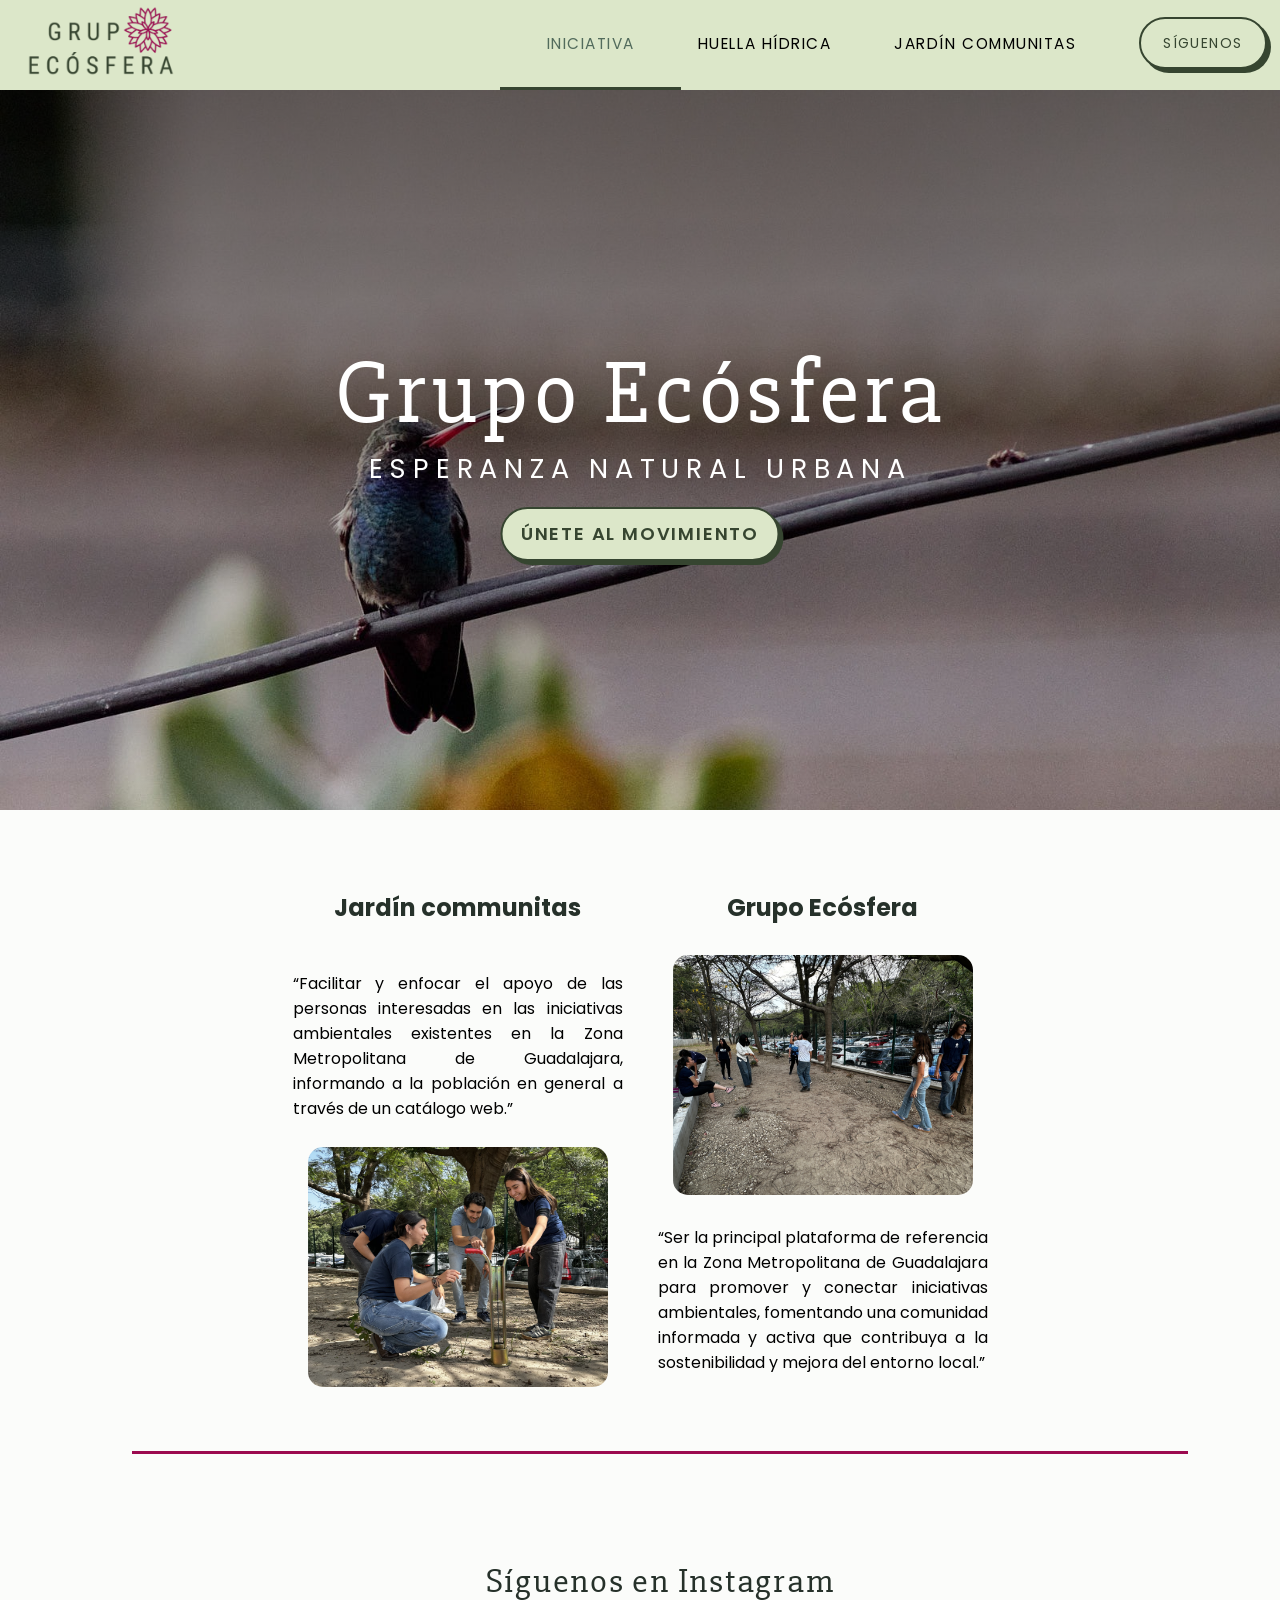
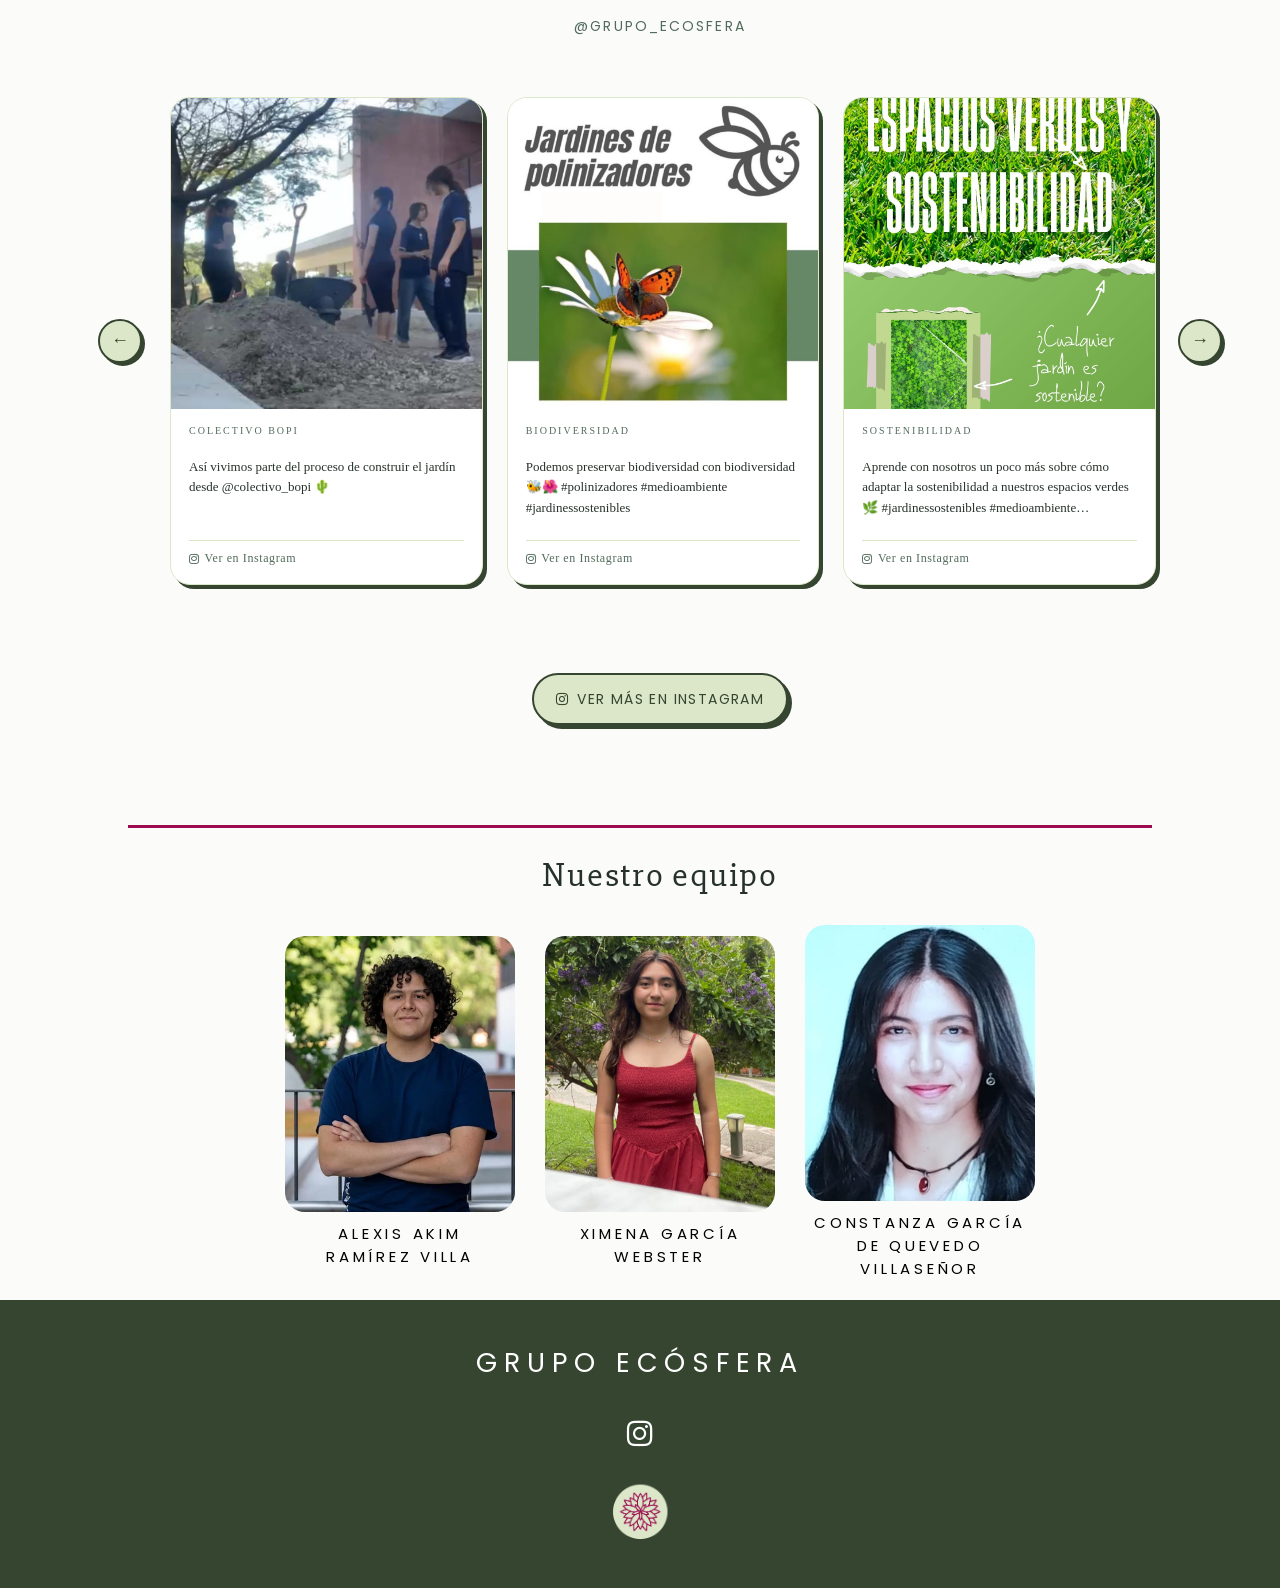
==== index.html @ 723a6f2b "Added instagram carousel in main page. Minor aesthetic changes." ====
<!DOCTYPE html>
<html lang = "es">
<head>
    <meta charset="UTF-8">
    <meta name="viewport" content="width=device-width, initial-scale=1.0">
    <meta http-equiv="X-UA-Compatible" content="IE=edge">
    <link rel="stylesheet" type="text/css" href="/styles/styles.css">
    <link rel="stylesheet" href="https://cdnjs.cloudflare.com/ajax/libs/font-awesome/4.7.0/css/font-awesome.min.css">
    <title>Grupo Ecósfera</title>
    <link rel="icon" href="/favicon/favicon32.png" sizes="32x32" type="image/png">
    <link rel="icon" href="/favicon/favicon48.png" sizes="48x48" type="image/png">
    <link rel="icon" href="/favicon/favicon64.png" sizes="64x64" type="image/png">
</head>
<script>
  const track = document.getElementById('carousel-track');
  const dotsContainer = document.getElementById('carousel-dots');
  const cards = Array.from(track.querySelectorAll('.post-card'));
  const prevBtn = document.getElementById('prev-btn');
  const nextBtn = document.getElementById('next-btn');

  // With only 3 cards shown 3 at a time, no sliding needed — but keep structure for scalability
  const visibleCount = 3;
  const totalCards = cards.length;
  const totalSlides = Math.max(1, totalCards - visibleCount + 1);

  let current = 0;

  for (let i = 0; i < totalSlides; i++) {
    const dot = document.createElement('div');
    dot.className = 'dot' + (i === 0 ? ' active' : '');
    dot.addEventListener('click', () => goTo(i));
    dotsContainer.appendChild(dot);
  }

  function getCardWidth() {
    const gap = 24;
    return cards[0].getBoundingClientRect().width + gap;
  }

  function updateButtons() {
    prevBtn.disabled = current === 0;
    nextBtn.disabled = current >= totalSlides - 1;
  }

  function goTo(index) {
    current = Math.max(0, Math.min(index, totalSlides - 1));
    track.style.transform = `translateX(-${current * getCardWidth()}px)`;
    dotsContainer.querySelectorAll('.dot').forEach((d, i) => d.classList.toggle('active', i === current));
    updateButtons();
  }

  prevBtn.addEventListener('click', () => goTo(current - 1));
  nextBtn.addEventListener('click', () => goTo(current + 1));

  document.addEventListener('keydown', e => {
    if (e.key === 'ArrowLeft') goTo(current - 1);
    if (e.key === 'ArrowRight') goTo(current + 1);
  });

  let startX = 0;
  track.addEventListener('touchstart', e => { startX = e.touches[0].clientX; }, { passive: true });
  track.addEventListener('touchend', e => {
    const dx = e.changedTouches[0].clientX - startX;
    if (dx < -50) goTo(current + 1);
    if (dx > 50) goTo(current - 1);
  });

  updateButtons();
</script>
<body>
    <div id="top-navigation-bar">
        <a href="/#"><img src="/images/logos/twolines_transparent.png" alt="Logo de Grupo Ecósfera"></a>
        <ul>
            <li><a href="#" class="active">INICIATIVA</a></li>
            <li><a href="/Huella_hidrica/">HUELLA HÍDRICA</a></li>
            <li><a href="/Blog/">JARDÍN COMMUNITAS</a></li>
            <li><a href="https://www.instagram.com/grupo_ecosfera/" target="_blank" rel="noopener noreferrer"><button class="button-75">SÍGUENOS</button></a></li>
        </ul>
    </div>
    <div class="hero-image" style="background-image: linear-gradient(rgba(0, 0, 0, 0.5), rgba(0, 0, 0, 0)), url(/images/hero-image/hero\ image.jpeg);">
        <div class="hero-image-content">
            <div class="hero-image-title">Grupo Ecósfera</div>
            <div class="hero-image-subtitle">ESPERANZA NATURAL URBANA</div>
            <button class="button-74" onclick="location.href='#Acerca-de'">ÚNETE AL MOVIMIENTO</button>
        </div>
        <!-- <div class="image-footer">
            <p>Fotografía por Sebastián Unrau. 24 nov, 2015.</p>
        </div> -->
    </div>
    <section id="Acerca-de">
        <div id="Acerca-de-content">
            <div class="column-container">
                <div class="content">
                    <h2>Jardín communitas</h2>
                    <p>“Facilitar y enfocar el apoyo de las personas interesadas en las iniciativas ambientales existentes en la Zona Metropolitana de Guadalajara, informando a la población en general a través de un catálogo web.”</p>
                    <div class="image">
                        <img src="/images/Acerca-de/Jardin_communitas.png" alt="Fotografía por Alfonso Hernández Martínez.">
                        <!-- <p>Fotografía por Alfonso Hernández Martínez.</p> -->
                    </div>
                </div>
            </div>
            <div class="column-container">
                <div class="content">
                    <h2>Grupo Ecósfera</h2>
                    <div class="image">
                        <img src="/images/Acerca-de/Grupo_ecosfera.png" alt="Fotografía por Jorge Alberto Mendoza.">
                        <!-- <p>Fotografía por Jorge Alberto Mendoza.</p> -->
                    </div>
                    <p>“Ser la principal plataforma de referencia en la Zona Metropolitana de Guadalajara para promover y conectar iniciativas ambientales, fomentando una comunidad informada y activa que contribuya a la sostenibilidad y mejora del entorno local.”</p>
                </div>
            </div>
        </div>
    </section>
    <section id="instagram-carousel">
        <h1>Síguenos en Instagram</h1>
        <p class="carousel-subtitle">@GRUPO_ECOSFERA</p>

        <div class="carousel-outer">
            <button class="carousel-btn" id="prev-btn" aria-label="Anterior">&#8592;</button>

            <div class="carousel-track-window">
            <div class="carousel-track" id="carousel-track">

                <a class="post-card" href="https://www.instagram.com/p/DTi9PsNEfyg/" target="_blank" rel="noopener noreferrer">
                <div class="post-img-wrap">
                    <img src="[data-uri]" alt="Construcción del jardín en Colectivo Bopi">
                    <div class="post-overlay"><i class="fa fa-instagram"></i></div>
                </div>
                <div class="post-body">
                    <span class="post-tag">Colectivo Bopi</span>
                    <p class="post-caption">Así vivimos parte del proceso de construir el jardín desde @colectivo_bopi 🌵</p>
                    <div class="post-meta">
                    <span><i class="fa fa-instagram"></i> Ver en Instagram</span>
                    </div>
                </div>
                </a>

                <a class="post-card" href="https://www.instagram.com/p/DTvJA4pkUTZ/" target="_blank" rel="noopener noreferrer">
                <div class="post-img-wrap">
                    <img src="[data-uri]" alt="Jardines de polinizadores">
                    <div class="post-overlay"><i class="fa fa-instagram"></i></div>
                </div>
                <div class="post-body">
                    <span class="post-tag">Biodiversidad</span>
                    <p class="post-caption">Podemos preservar biodiversidad con biodiversidad 🐝🌺 #polinizadores #medioambiente #jardinessostenibles</p>
                    <div class="post-meta">
                    <span><i class="fa fa-instagram"></i> Ver en Instagram</span>
                    </div>
                </div>
                </a>

                <a class="post-card" href="https://www.instagram.com/p/DWB558cEY60/" target="_blank" rel="noopener noreferrer">
                <div class="post-img-wrap">
                    <img src="[data-uri]" alt="Espacios verdes y sostenibilidad">
                    <div class="post-overlay"><i class="fa fa-instagram"></i></div>
                </div>
                <div class="post-body">
                    <span class="post-tag">Sostenibilidad</span>
                    <p class="post-caption">Aprende con nosotros un poco más sobre cómo adaptar la sostenibilidad a nuestros espacios verdes 🌿 #jardinessostenibles #medioambiente #comunidad</p>
                    <div class="post-meta">
                    <span><i class="fa fa-instagram"></i> Ver en Instagram</span>
                    </div>
                </div>
                </a>

            </div>
            </div>

            <button class="carousel-btn" id="next-btn" aria-label="Siguiente">&#8594;</button>
        </div>

        <div class="carousel-dots" id="carousel-dots"></div>

        <div class="carousel-cta">
            <a href="https://www.instagram.com/grupo_ecosfera/" target="_blank" rel="noopener noreferrer" class="button-75">
            <i class="fa fa-instagram"></i> VER MÁS EN INSTAGRAM
            </a>
        </div>
    </section>
    <section id="Sobre-nosotros">
        <h1>Nuestro equipo</h1>
        <div class="Sobre-nosotros-content">
            <div class="content">
                <div class="column">
                    <div class="frame">
                        <!-- <div class="role">
                            <p>DESARROLLO DE SITIO WEB.</p>
                        </div> -->
                        <img src="/images/Sobre-nosotros/Alexis.png" alt="Alexis Akim Rmaírez Villa">
                    </div>
                    <div class="name">
                        <p>ALEXIS AKIM</p>
                        <p>RAMÍREZ VILLA</p>
                    </div>
                </div>
                <div class="column">
                    <div class="frame">
                        <!-- <div class="role">
                            <p>DISEÑO DE INTERFAZ Y EXPERIENCIA DE USUARIO.</p>
                        </div> -->
                        <img src="/images/Sobre-nosotros/Ximena.jpg" alt="Ximena García Webster">
                    </div>
                    <div class="name">
                        <p>XIMENA GARCÍA</p>
                        <p>WEBSTER</p>
                    </div>
                </div>
                <div class="column">
                    <div class="frame">
                        <!-- <div class="role">
                            <p>INVESTIGACIÓN Y CONTENIDO.</p>
                        </div> -->
                        <img src="/images/Sobre-nosotros/Constanza.jpg" alt="Constanza García de Quevedo Villaseñor">
                    </div>
                    <div class="name">
                        <p>CONSTANZA GARCÍA</p>
                        <p>DE QUEVEDO VILLASEÑOR</p>
                    </div>
                </div>
            </div>
        </div>
    </section>
    <footer>
        <div class="footer-content">
            <div class="footer-title">GRUPO ECÓSFERA</div>
            <a href="https://www.instagram.com/grupo_ecosfera/" class="fa fa-instagram" target="_blank" rel="noopener noreferrer"></a>
            <div><img src="/images/logos/circle_flower.png" alt="Logo de Grupo Ecósfera"></div>
        </div>
    </footer>
</body>
</html>
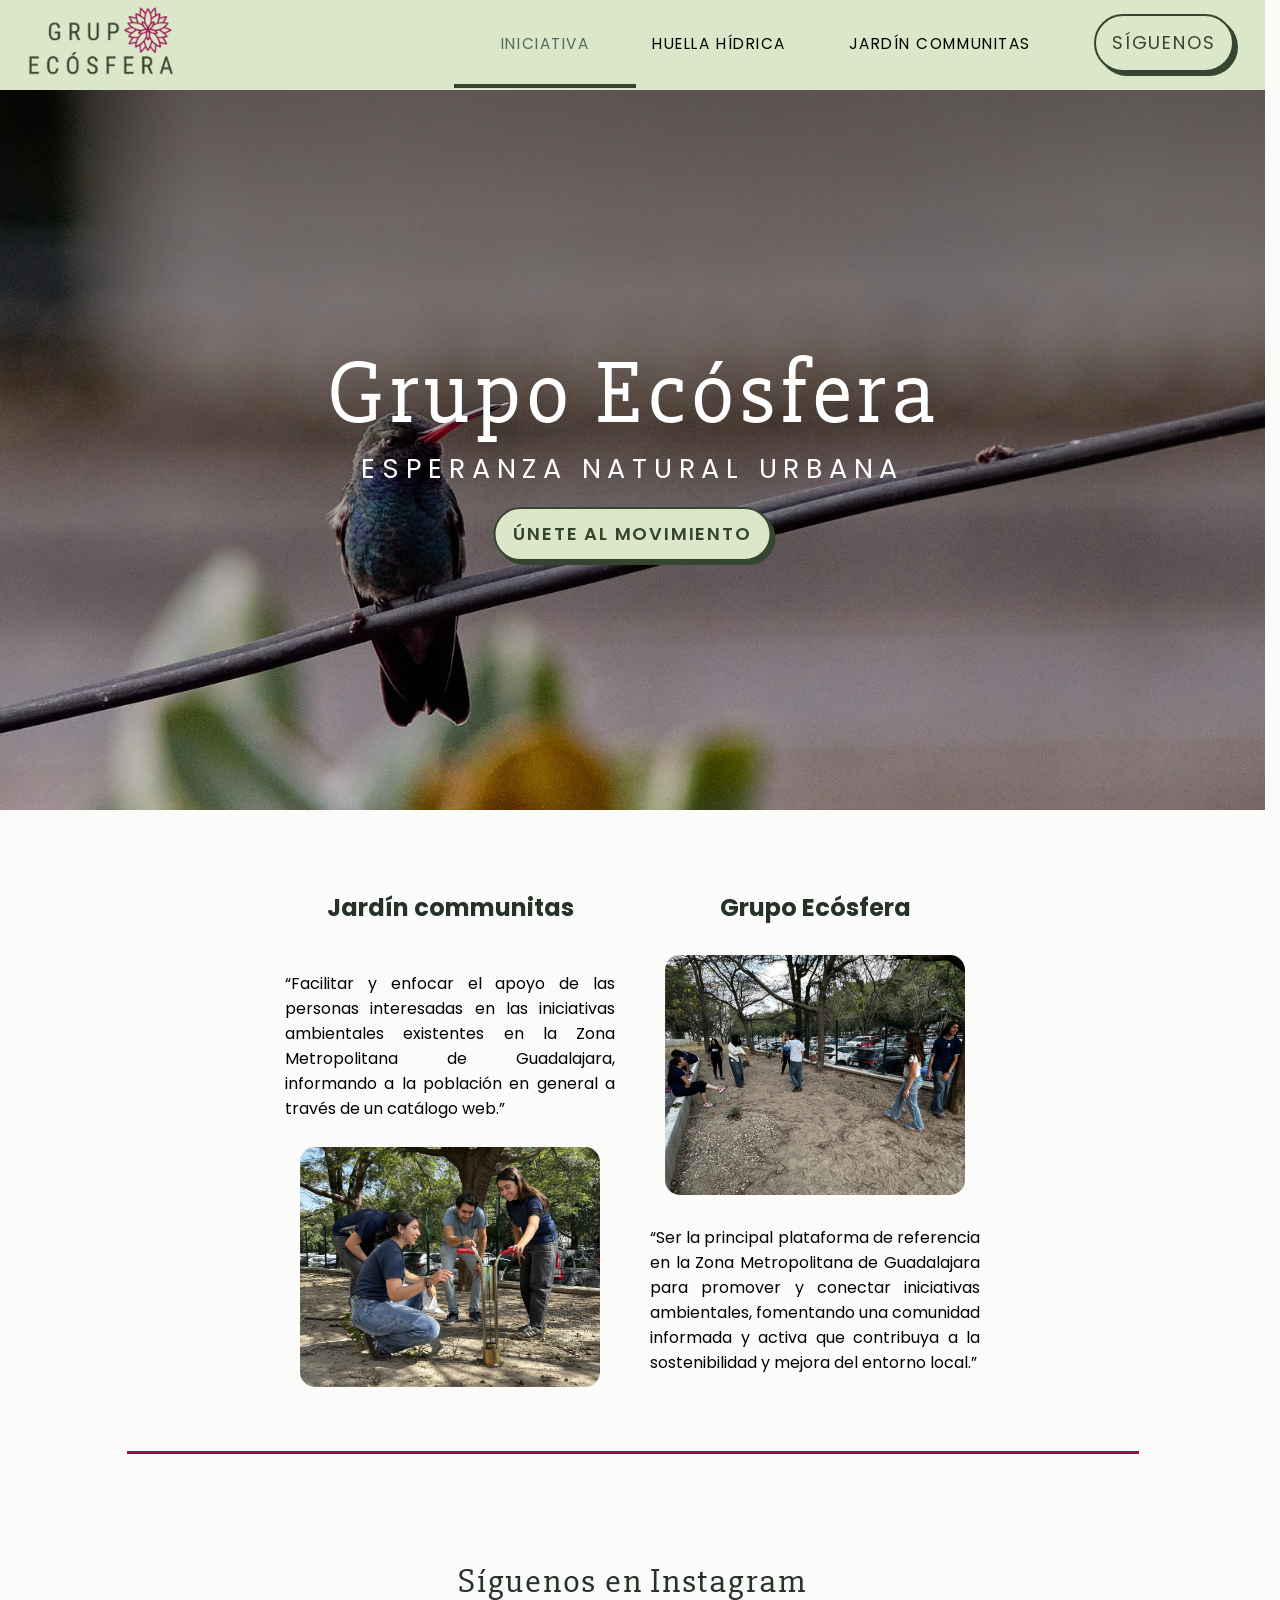
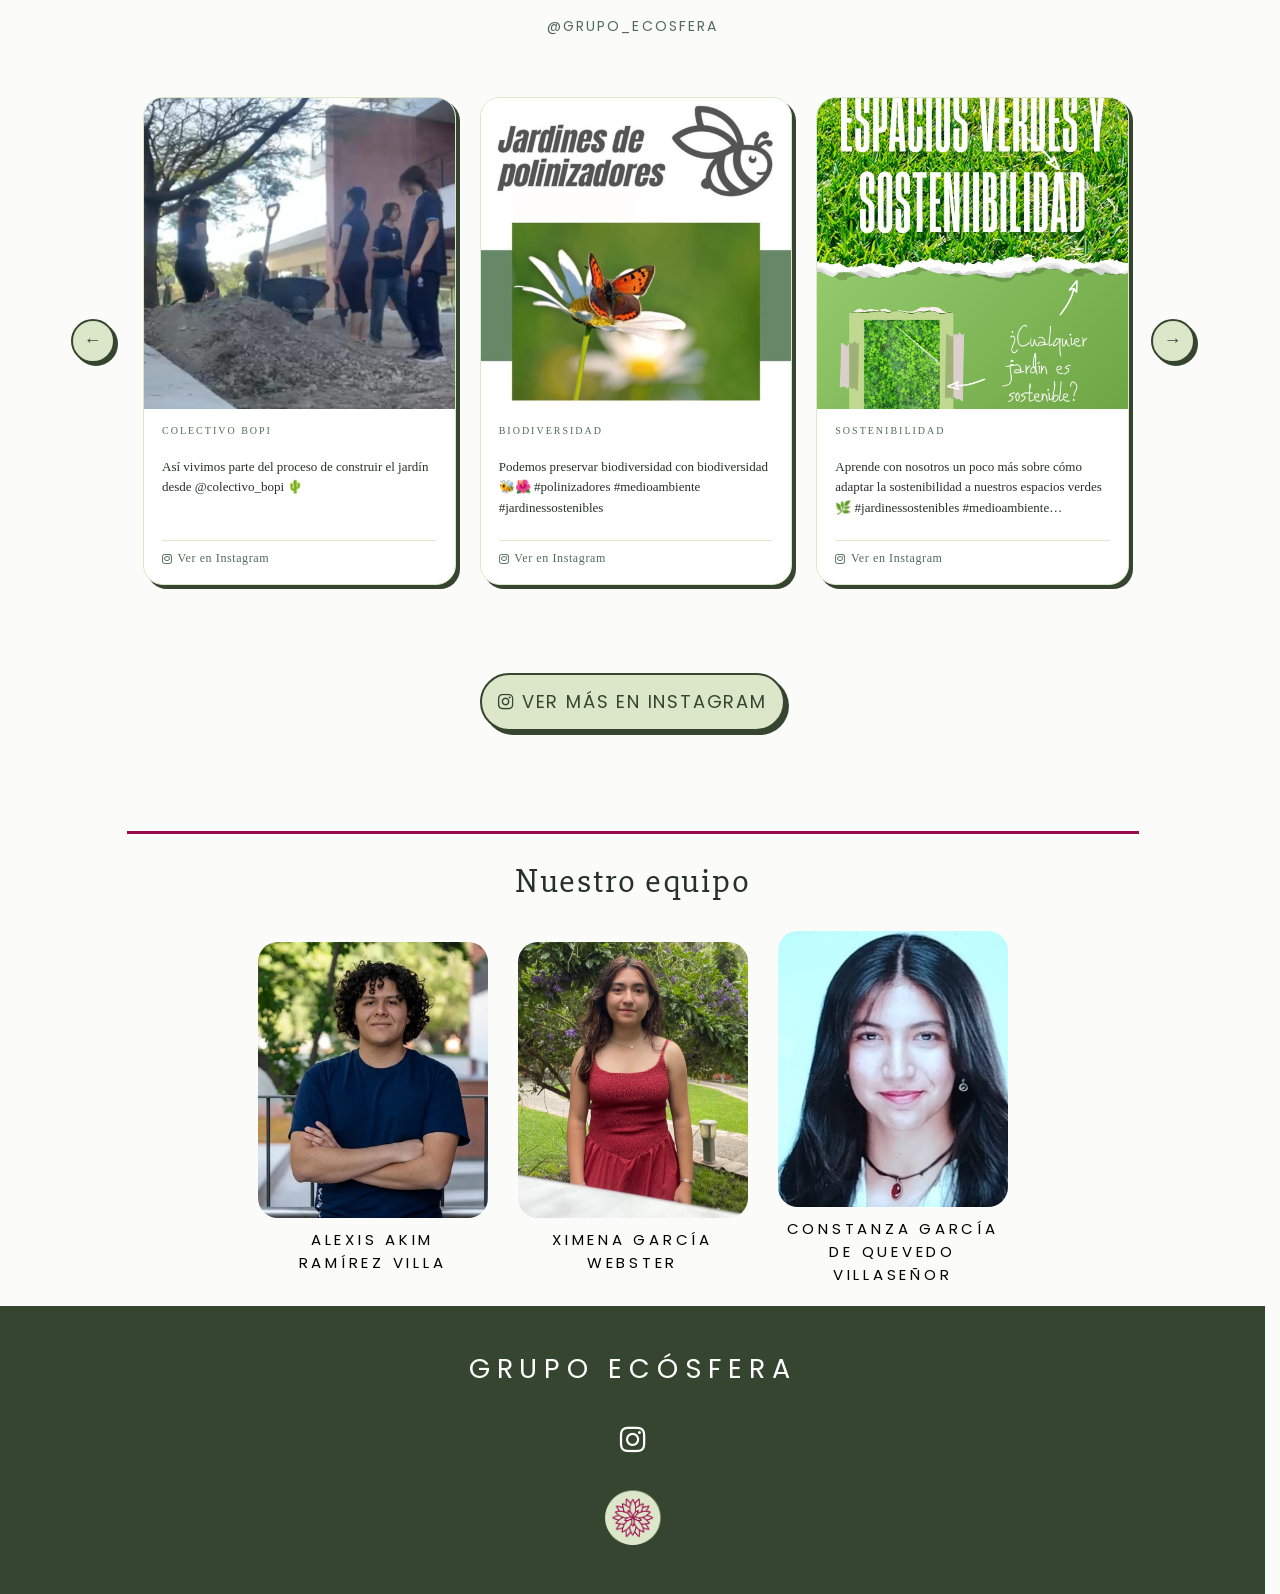
==== commit ed08f72f: "initial fixings on the top nav bar and issues with x-overflow" ====
--- a/index.html
+++ b/index.html
@@ -83,9 +83,6 @@
             <div class="hero-image-subtitle">ESPERANZA NATURAL URBANA</div>
             <button class="button-74" onclick="location.href='#Acerca-de'">ÚNETE AL MOVIMIENTO</button>
         </div>
-        <!-- <div class="image-footer">
-            <p>Fotografía por Sebastián Unrau. 24 nov, 2015.</p>
-        </div> -->
     </div>
     <section id="Acerca-de">
         <div id="Acerca-de-content">
@@ -95,7 +92,6 @@
                     <p>“Facilitar y enfocar el apoyo de las personas interesadas en las iniciativas ambientales existentes en la Zona Metropolitana de Guadalajara, informando a la población en general a través de un catálogo web.”</p>
                     <div class="image">
                         <img src="/images/Acerca-de/Jardin_communitas.png" alt="Fotografía por Alfonso Hernández Martínez.">
-                        <!-- <p>Fotografía por Alfonso Hernández Martínez.</p> -->
                     </div>
                 </div>
             </div>
@@ -104,7 +100,6 @@
                     <h2>Grupo Ecósfera</h2>
                     <div class="image">
                         <img src="/images/Acerca-de/Grupo_ecosfera.png" alt="Fotografía por Jorge Alberto Mendoza.">
-                        <!-- <p>Fotografía por Jorge Alberto Mendoza.</p> -->
                     </div>
                     <p>“Ser la principal plataforma de referencia en la Zona Metropolitana de Guadalajara para promover y conectar iniciativas ambientales, fomentando una comunidad informada y activa que contribuya a la sostenibilidad y mejora del entorno local.”</p>
                 </div>
@@ -183,9 +178,6 @@
             <div class="content">
                 <div class="column">
                     <div class="frame">
-                        <!-- <div class="role">
-                            <p>DESARROLLO DE SITIO WEB.</p>
-                        </div> -->
                         <img src="/images/Sobre-nosotros/Alexis.png" alt="Alexis Akim Rmaírez Villa">
                     </div>
                     <div class="name">
@@ -195,9 +187,6 @@
                 </div>
                 <div class="column">
                     <div class="frame">
-                        <!-- <div class="role">
-                            <p>DISEÑO DE INTERFAZ Y EXPERIENCIA DE USUARIO.</p>
-                        </div> -->
                         <img src="/images/Sobre-nosotros/Ximena.jpg" alt="Ximena García Webster">
                     </div>
                     <div class="name">
@@ -207,9 +196,6 @@
                 </div>
                 <div class="column">
                     <div class="frame">
-                        <!-- <div class="role">
-                            <p>INVESTIGACIÓN Y CONTENIDO.</p>
-                        </div> -->
                         <img src="/images/Sobre-nosotros/Constanza.jpg" alt="Constanza García de Quevedo Villaseñor">
                     </div>
                     <div class="name">
--- a/styles/styles.css
+++ b/styles/styles.css
@@ -9,10 +9,11 @@
 
 html {
     scroll-behavior: smooth;
-    overflow-x: hidden;
+    /* overflow-x: hidden; */
     /* Syntax: [Thumb Color] [Track Color] */
     scrollbar-color: #9C0A4F #DCE7C9; 
     scrollbar-width: auto;
+    scrollbar-gutter: stable;
 }
 
 ::-webkit-scrollbar {
@@ -48,7 +49,7 @@
     width: 100%;
     top: 0;
     left: 0;
-    padding: 0 2vh;
+    padding: 0 0vh;
     align-items: center;
     justify-content: space-between;
 }
@@ -57,7 +58,7 @@
     height: 8vh;
     float: left;
     padding-top: 0.5vh;
-    padding-left: 1vh;
+    padding-left: 3vh;
 }
 
 #top-navigation-bar ul {
@@ -77,9 +78,9 @@
     position: relative;
     color: black;
     font-family: "Poppins", sans-serif;
-    font-size: 1.9vh;
+    font-size: 2vh;
     text-decoration: none;
-    padding: 5vh 10vh;
+    padding: 5vh 4vw;
     text-align: center;
     letter-spacing: 0.1em;
     transition: color 0.3s ease;
@@ -93,9 +94,9 @@
     content: "";
     position: absolute;
     left: -10%;
-    bottom: 9px;
+    bottom: 1.2vh;
     width: 120%;
-    height: 3px;
+    height: 0.4vh;
     background-color: #364530;
     transition: all 0.3s ease;
 }
@@ -119,7 +120,7 @@
     display: inline-block;
     font-family: "Poppins", serif;
     font-weight: 400;
-    font-size: 1.6vh;
+    font-size: 2vh;
     letter-spacing: 0.1em;
     padding: 0 1.8vh;
     line-height: 6vh;
@@ -297,7 +298,8 @@
 
 #Sobre-nosotros {
     width: 100%;
-    padding: 20px;
+    padding-top: 20px;
+    padding-bottom: 20px;
 }
 
 #Sobre-nosotros-content {
@@ -413,46 +415,46 @@
 body { background: #FBFCFA; font-family: "Poppins", sans-serif; } */
 
 #instagram-carousel {
-width: 100%;
-padding: 80px 20px;
-background-color: #FBFCFA;
-position: relative;
+    width: 100%;
+    padding: 80px 0px;
+    background-color: #FBFCFA;
+    position: relative;
 }
 
 #instagram-carousel::before {
-content: "";
-position: absolute;
-top: 0;
-left: 10%;
-width: 80%;
-height: 3px;
-background-color: #9C0A4F;
+    content: "";
+    position: absolute;
+    top: 0;
+    left: 10%;
+    width: 80%;
+    height: 3px;
+    background-color: #9C0A4F;
 }
 
 #instagram-carousel h1 {
-letter-spacing: 0.05em;
-color: #26312A;
-font-family: "Slabo 27px", serif;
-font-weight: 400;
-font-size: 35px;
-text-align: center;
-margin-bottom: 8px;
+    letter-spacing: 0.05em;
+    color: #26312A;
+    font-family: "Slabo 27px", serif;
+    font-weight: 400;
+    font-size: 35px;
+    text-align: center;
+    margin-bottom: 8px;
 }
 
 .carousel-subtitle {
-text-align: center;
-font-family: "Poppins", sans-serif;
-font-size: 14px;
-letter-spacing: 0.15em;
-color: #526B5C;
-margin-bottom: 48px;
+    text-align: center;
+    font-family: "Poppins", sans-serif;
+    font-size: 14px;
+    letter-spacing: 0.15em;
+    color: #526B5C;
+    margin-bottom: 48px;
 }
 
 .carousel-outer {
-position: relative;
-display: flex;
-align-items: center;
-justify-content: center;
+    position: relative;
+    display: flex;
+    align-items: center;
+    justify-content: center;
 }
 
 .carousel-track-window {
@@ -462,191 +464,166 @@
 }
 
 .carousel-track {
-display: flex;
-gap: 24px;
-transition: transform 0.45s cubic-bezier(0.77, 0, 0.18, 1);
-will-change: transform;
+    display: flex;
+    gap: 24px;
+    transition: transform 0.45s cubic-bezier(0.77, 0, 0.18, 1);
+    will-change: transform;
 }
 
 .post-card {
-flex: 0 0 calc((100% - 48px) / 3);
-border-radius: 20px;
-overflow: hidden;
-background: #fff;
-border: 1.5px solid #DCE7C9;
-box-shadow: #364530 4px 4px 0 0;
-display: flex;
-flex-direction: column;
-transition: transform 0.25s ease, box-shadow 0.25s ease;
-cursor: pointer;
-text-decoration: none;
+    flex: 0 0 calc((100% - 48px) / 3);
+    border-radius: 20px;
+    overflow: hidden;
+    background: #fff;
+    border: 1.5px solid #DCE7C9;
+    box-shadow: #364530 4px 4px 0 0;
+    display: flex;
+    flex-direction: column;
+    transition: transform 0.25s ease, box-shadow 0.25s ease;
+    cursor: pointer;
+    text-decoration: none;
 }
 
 .post-card:hover {
-transform: translateY(-4px);
-box-shadow: #364530 6px 8px 0 0;
+    transform: translateY(-4px);
+    box-shadow: #364530 6px 8px 0 0;
 }
 
 .post-img-wrap {
-width: 100%;
-aspect-ratio: 1 / 1;
-overflow: hidden;
-position: relative;
-background: #DCE7C9;
+    width: 100%;
+    aspect-ratio: 1 / 1;
+    overflow: hidden;
+    position: relative;
+    background: #DCE7C9;
 }
 
 .post-img-wrap img {
-width: 100%;
-height: 100%;
-object-fit: cover;
-display: block;
-transition: transform 0.4s ease;
+    width: 100%;
+    height: 100%;
+    object-fit: cover;
+    display: block;
+    transition: transform 0.4s ease;
 }
 
 .post-card:hover .post-img-wrap img {
-transform: scale(1.04);
+    transform: scale(1.04);
 }
 
 .post-overlay {
-position: absolute;
-inset: 0;
-background: rgba(54, 69, 48, 0.55);
-display: flex;
-align-items: center;
-justify-content: center;
-opacity: 0;
-transition: opacity 0.3s ease;
+    position: absolute;
+    inset: 0;
+    background: rgba(54, 69, 48, 0.55);
+    display: flex;
+    align-items: center;
+    justify-content: center;
+    opacity: 0;
+    transition: opacity 0.3s ease;
 }
 
 .post-card:hover .post-overlay {
-opacity: 1;
+    opacity: 1;
 }
 
 .post-overlay .fa-instagram {
-font-size: 40px;
-color: white;
+    font-size: 40px;
+    color: white;
 }
 
 .post-body {
-padding: 16px 18px 18px;
-display: flex;
-flex-direction: column;
-gap: 8px;
-flex: 1;
+    padding: 16px 18px 18px;
+    display: flex;
+    flex-direction: column;
+    gap: 8px;
+    flex: 1;
 }
 
 .post-tag {
-font-size: 10px;
-letter-spacing: 0.2em;
-color: #526B5C;
-text-transform: uppercase;
+    font-size: 10px;
+    letter-spacing: 0.2em;
+    color: #526B5C;
+    text-transform: uppercase;
 }
 
 .post-caption {
-font-size: 13px;
-color: #26312A;
-line-height: 1.6;
-display: -webkit-box;
--webkit-line-clamp: 3;
--webkit-box-orient: vertical;
-overflow: hidden;
+    font-size: 13px;
+    color: #26312A;
+    line-height: 1.6;
+    display: -webkit-box;
+    -webkit-line-clamp: 3;
+    line-clamp: 3;
+    -webkit-box-orient: vertical;
+    overflow: hidden;
 }
 
 .post-meta {
-display: flex;
-align-items: center;
-gap: 14px;
-margin-top: auto;
-padding-top: 10px;
-border-top: 1px solid #DCE7C9;
-font-size: 12px;
-color: #526B5C;
-letter-spacing: 0.05em;
+    display: flex;
+    align-items: center;
+    gap: 14px;
+    margin-top: auto;
+    padding-top: 10px;
+    border-top: 1px solid #DCE7C9;
+    font-size: 12px;
+    color: #526B5C;
+    letter-spacing: 0.05em;
 }
 
 .post-meta span { display: flex; align-items: center; gap: 5px; }
 
 .carousel-btn {
-background-color: #DCE7C9;
-border: 2px solid #364530;
-border-radius: 50%;
-box-shadow: #364530 3px 3px 0 0;
-color: #364530;
-width: 44px;
-height: 44px;
-display: flex;
-align-items: center;
-justify-content: center;
-font-size: 18px;
-cursor: pointer;
-flex-shrink: 0;
-transition: background-color 0.3s ease, transform 0.15s ease, box-shadow 0.15s ease;
-margin: 0 12px;
+    background-color: #DCE7C9;
+    border: 2px solid #364530;
+    border-radius: 50%;
+    box-shadow: #364530 3px 3px 0 0;
+    color: #364530;
+    width: 44px;
+    height: 44px;
+    display: flex;
+    align-items: center;
+    justify-content: center;
+    font-size: 18px;
+    cursor: pointer;
+    flex-shrink: 0;
+    transition: background-color 0.3s ease, transform 0.15s ease, box-shadow 0.15s ease;
+    margin: 0 12px;
 }
 
 .carousel-btn:hover { background-color: #fff; }
 .carousel-btn:active {
-box-shadow: #364530 1px 1px 0 0;
-transform: translate(2px, 2px);
-}
+    box-shadow: #364530 1px 1px 0 0;
+    transform: translate(2px, 2px);
+}
+
 .carousel-btn:disabled {
-opacity: 0.35;
-cursor: default;
-pointer-events: none;
+    opacity: 0.35;
+    cursor: default;
+    pointer-events: none;
 }
 
 .carousel-dots {
-display: flex;
-justify-content: center;
-gap: 8px;
-margin-top: 36px;
+    display: flex;
+    justify-content: center;
+    gap: 8px;
+    margin-top: 36px;
 }
 
 .dot {
-width: 8px;
-height: 8px;
-border-radius: 50%;
-background: #DCE7C9;
-border: 1.5px solid #364530;
-cursor: pointer;
-transition: background 0.3s ease, transform 0.2s ease;
+    width: 8px;
+    height: 8px;
+    border-radius: 50%;
+    background: #DCE7C9;
+    border: 1.5px solid #364530;
+    cursor: pointer;
+    transition: background 0.3s ease, transform 0.2s ease;
 }
 
 .dot.active {
-background: #364530;
-transform: scale(1.25);
+    background: #364530;
+    transform: scale(1.25);
 }
 
 .carousel-cta {
-text-align: center;
-margin-top: 40px;
-}
-
-.button-75 {
-background-color: #DCE7C9;
-border: 2px solid #364530;
-border-radius: 30px;
-box-shadow: #364530 4px 4px 0 0;
-color: #364530;
-cursor: pointer;
-display: inline-flex;
-align-items: center;
-gap: 8px;
-font-family: "Poppins", sans-serif;
-font-weight: 400;
-font-size: 14px;
-letter-spacing: 0.1em;
-padding: 0 22px;
-line-height: 48px;
-text-decoration: none;
-transition: background-color 0.3s ease, box-shadow 0.15s ease, transform 0.15s ease;
-user-select: none;
-}
-
-.button-75:hover { background-color: #fff; }
-.button-75:active {
-box-shadow: #364530 2px 2px 0 0;
-transform: translate(2px, 2px);
+    text-align: center;
+    margin-top: 40px;
 }
 
 footer {
@@ -847,4 +824,27 @@
     #Sobre-nosotros .column .name p {
         font-size: 12px;
     }
+}
+
+/* ── Narrow screens / mobile — stack Sobre-nosotros cards vertically (≤ 720px) ── */
+@media (max-width: 720px) {
+    #Sobre-nosotros .content {
+        flex-direction: column;
+        align-items: center;
+        gap: 32px;
+    }
+ 
+    #Sobre-nosotros .column {
+        width: min(310px, 80vw);
+    }
+ 
+    #Sobre-nosotros .frame {
+        width: min(310px, 80vw);
+        height: auto;
+        aspect-ratio: 4 / 5;
+    }
+ 
+    #Sobre-nosotros .column .name p {
+        font-size: 14px;
+    }
 }
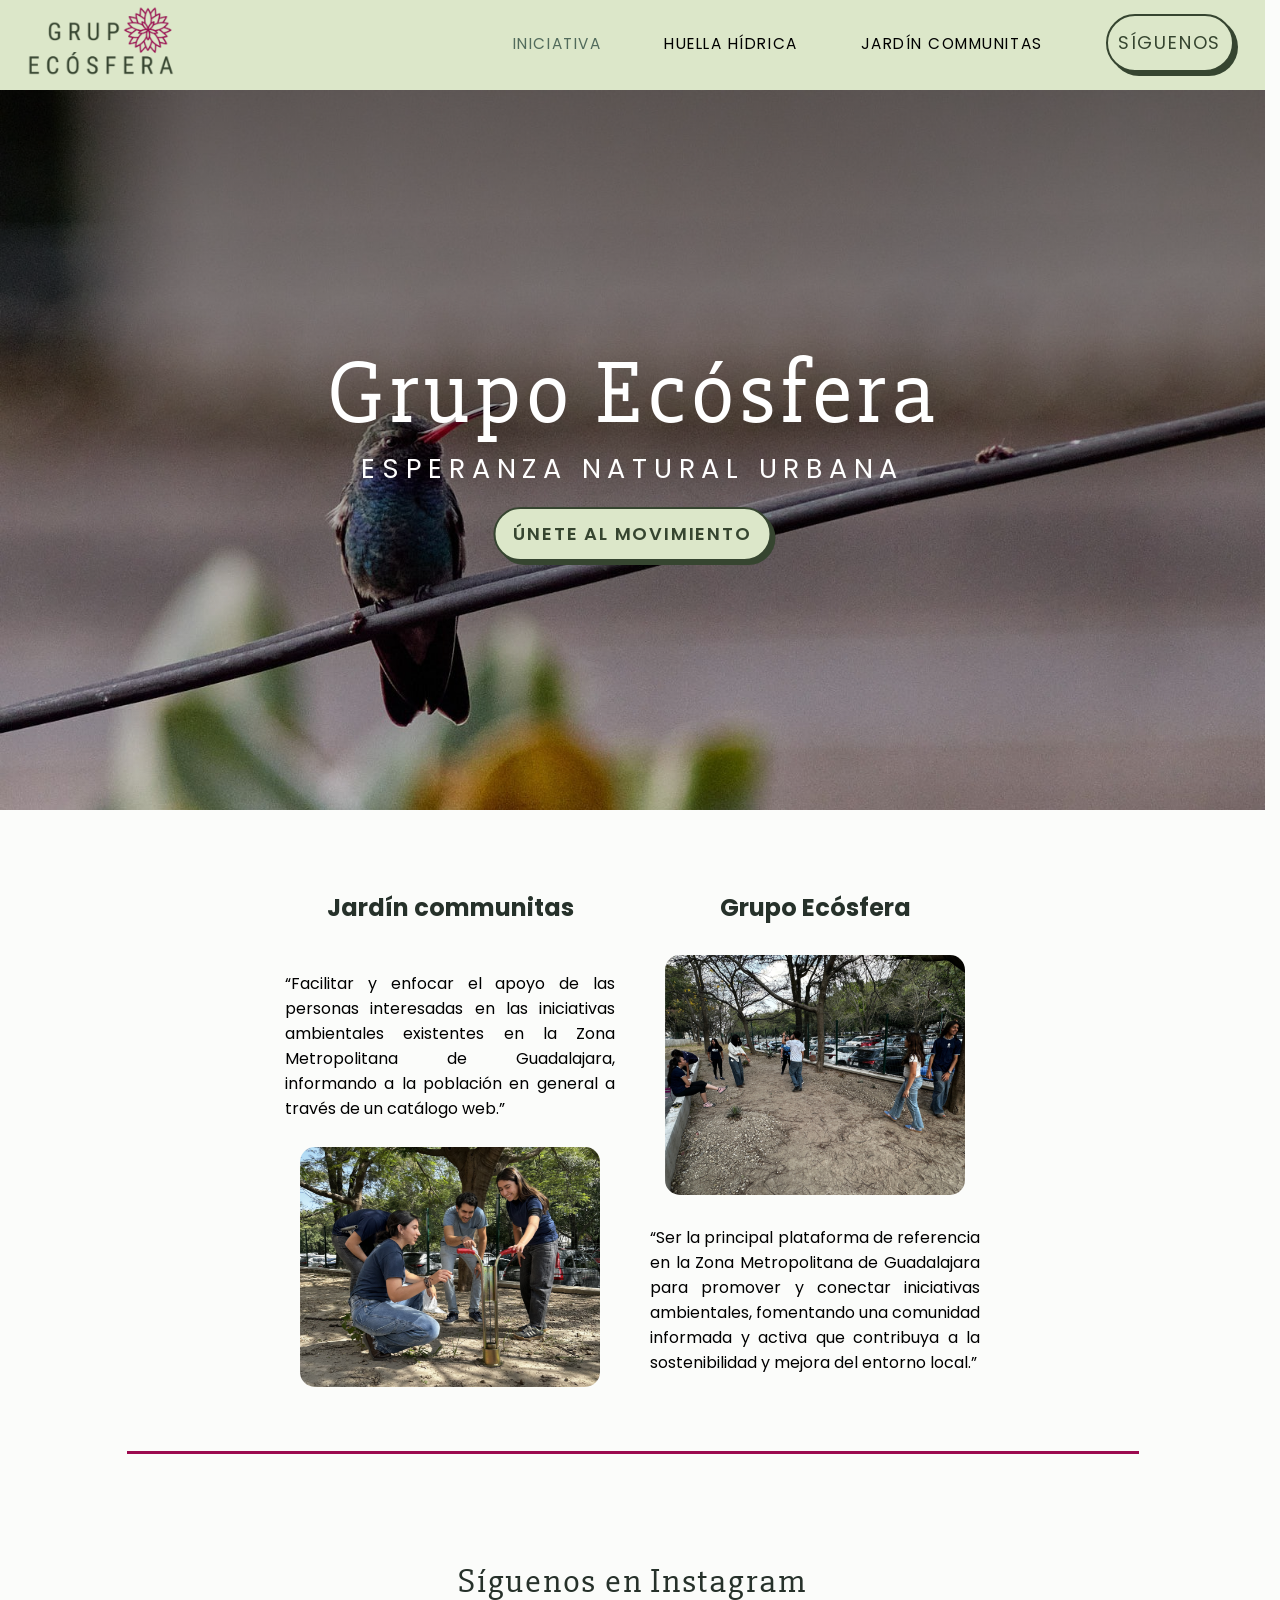
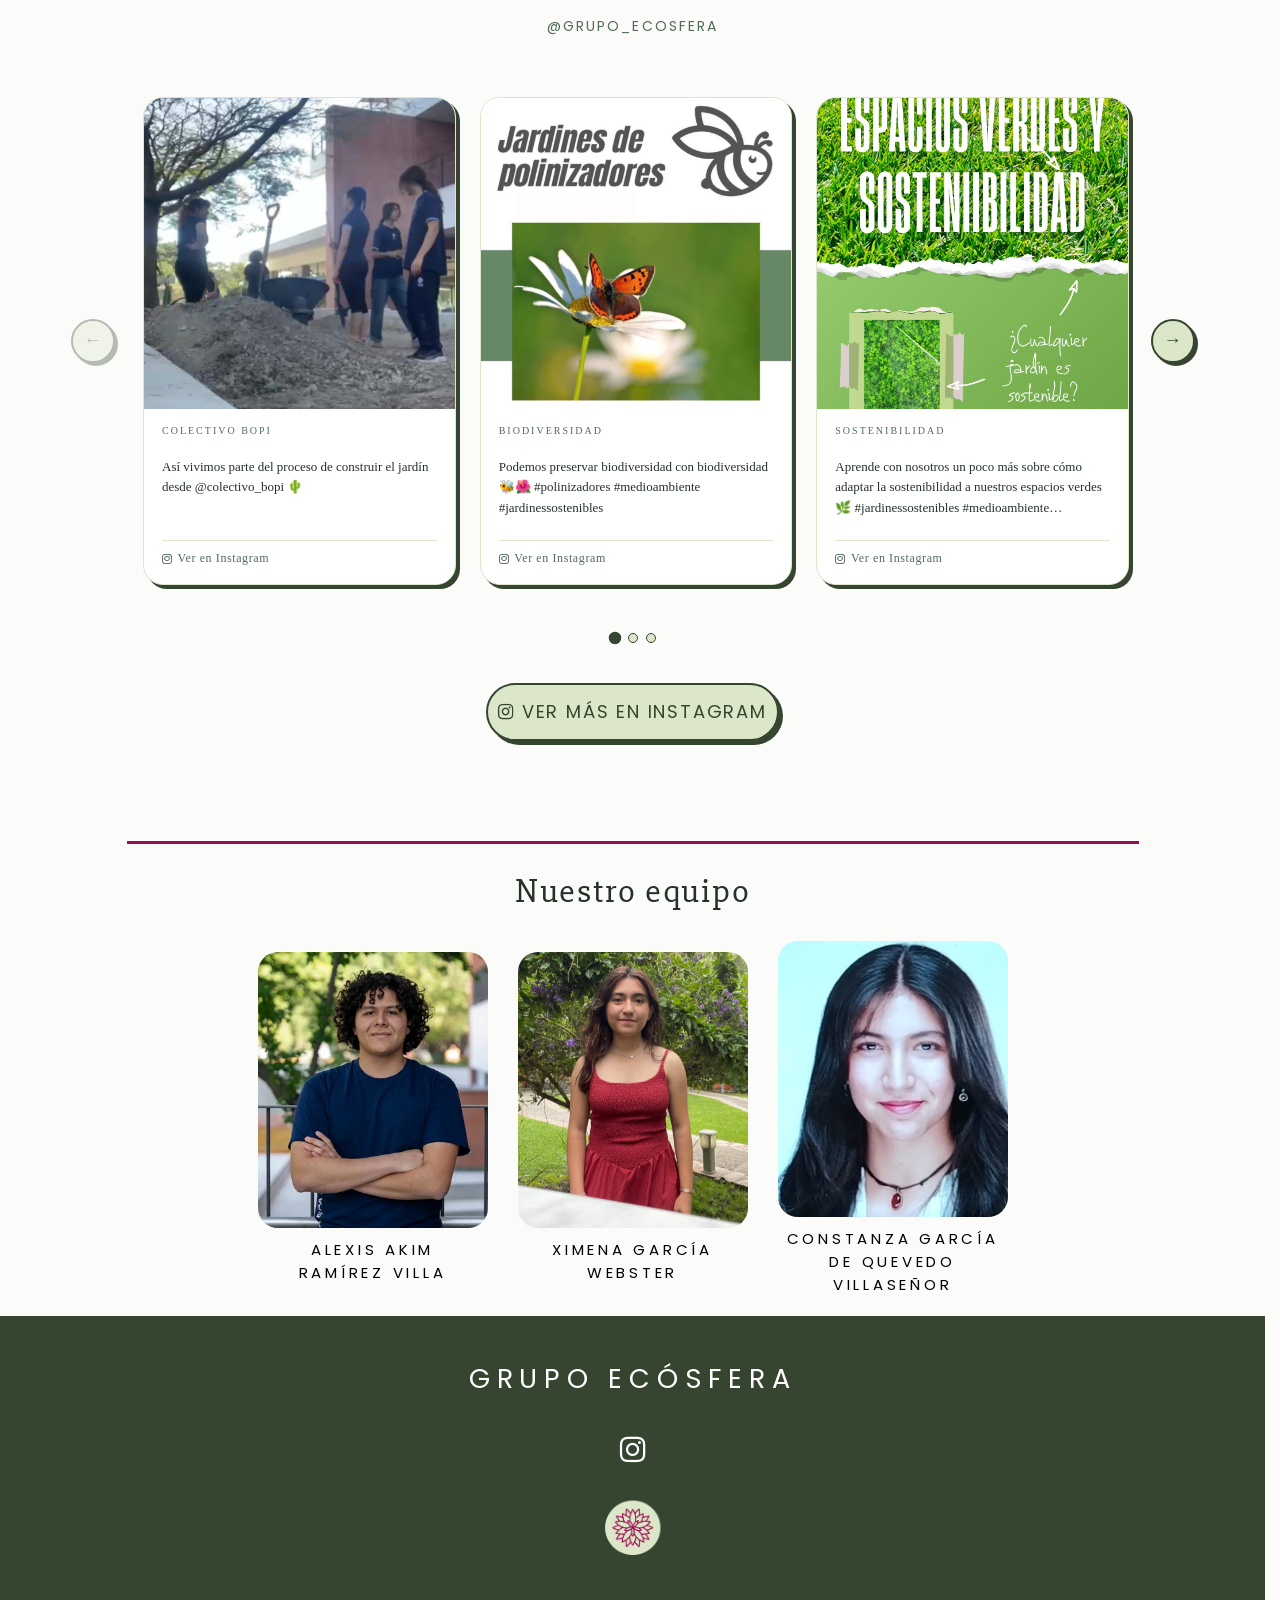
==== commit b011c119: "Added hamburguer menu. Improved massively phone compatibility. Fixed overflow-x problem in main page" ====
--- a/index.html
+++ b/index.html
@@ -11,66 +11,15 @@
     <link rel="icon" href="/favicon/favicon48.png" sizes="48x48" type="image/png">
     <link rel="icon" href="/favicon/favicon64.png" sizes="64x64" type="image/png">
 </head>
-<script>
-  const track = document.getElementById('carousel-track');
-  const dotsContainer = document.getElementById('carousel-dots');
-  const cards = Array.from(track.querySelectorAll('.post-card'));
-  const prevBtn = document.getElementById('prev-btn');
-  const nextBtn = document.getElementById('next-btn');
-
-  // With only 3 cards shown 3 at a time, no sliding needed — but keep structure for scalability
-  const visibleCount = 3;
-  const totalCards = cards.length;
-  const totalSlides = Math.max(1, totalCards - visibleCount + 1);
-
-  let current = 0;
-
-  for (let i = 0; i < totalSlides; i++) {
-    const dot = document.createElement('div');
-    dot.className = 'dot' + (i === 0 ? ' active' : '');
-    dot.addEventListener('click', () => goTo(i));
-    dotsContainer.appendChild(dot);
-  }
-
-  function getCardWidth() {
-    const gap = 24;
-    return cards[0].getBoundingClientRect().width + gap;
-  }
-
-  function updateButtons() {
-    prevBtn.disabled = current === 0;
-    nextBtn.disabled = current >= totalSlides - 1;
-  }
-
-  function goTo(index) {
-    current = Math.max(0, Math.min(index, totalSlides - 1));
-    track.style.transform = `translateX(-${current * getCardWidth()}px)`;
-    dotsContainer.querySelectorAll('.dot').forEach((d, i) => d.classList.toggle('active', i === current));
-    updateButtons();
-  }
-
-  prevBtn.addEventListener('click', () => goTo(current - 1));
-  nextBtn.addEventListener('click', () => goTo(current + 1));
-
-  document.addEventListener('keydown', e => {
-    if (e.key === 'ArrowLeft') goTo(current - 1);
-    if (e.key === 'ArrowRight') goTo(current + 1);
-  });
-
-  let startX = 0;
-  track.addEventListener('touchstart', e => { startX = e.touches[0].clientX; }, { passive: true });
-  track.addEventListener('touchend', e => {
-    const dx = e.changedTouches[0].clientX - startX;
-    if (dx < -50) goTo(current + 1);
-    if (dx > 50) goTo(current - 1);
-  });
-
-  updateButtons();
-</script>
 <body>
     <div id="top-navigation-bar">
         <a href="/#"><img src="/images/logos/twolines_transparent.png" alt="Logo de Grupo Ecósfera"></a>
-        <ul>
+        <button id="hamburger-btn" aria-label="Abrir menú" aria-expanded="false" aria-controls="nav-menu">
+            <span></span>
+            <span></span>
+            <span></span>
+        </button>
+        <ul id="nav-menu">
             <li><a href="#" class="active">INICIATIVA</a></li>
             <li><a href="/Huella_hidrica/">HUELLA HÍDRICA</a></li>
             <li><a href="/Blog/">JARDÍN COMMUNITAS</a></li>
@@ -158,6 +107,34 @@
                 </div>
                 </a>
 
+                <a class="post-card" href="https://www.instagram.com/p/DWB558cEY60/" target="_blank" rel="noopener noreferrer">
+                <div class="post-img-wrap">
+                    <img src="[data-uri]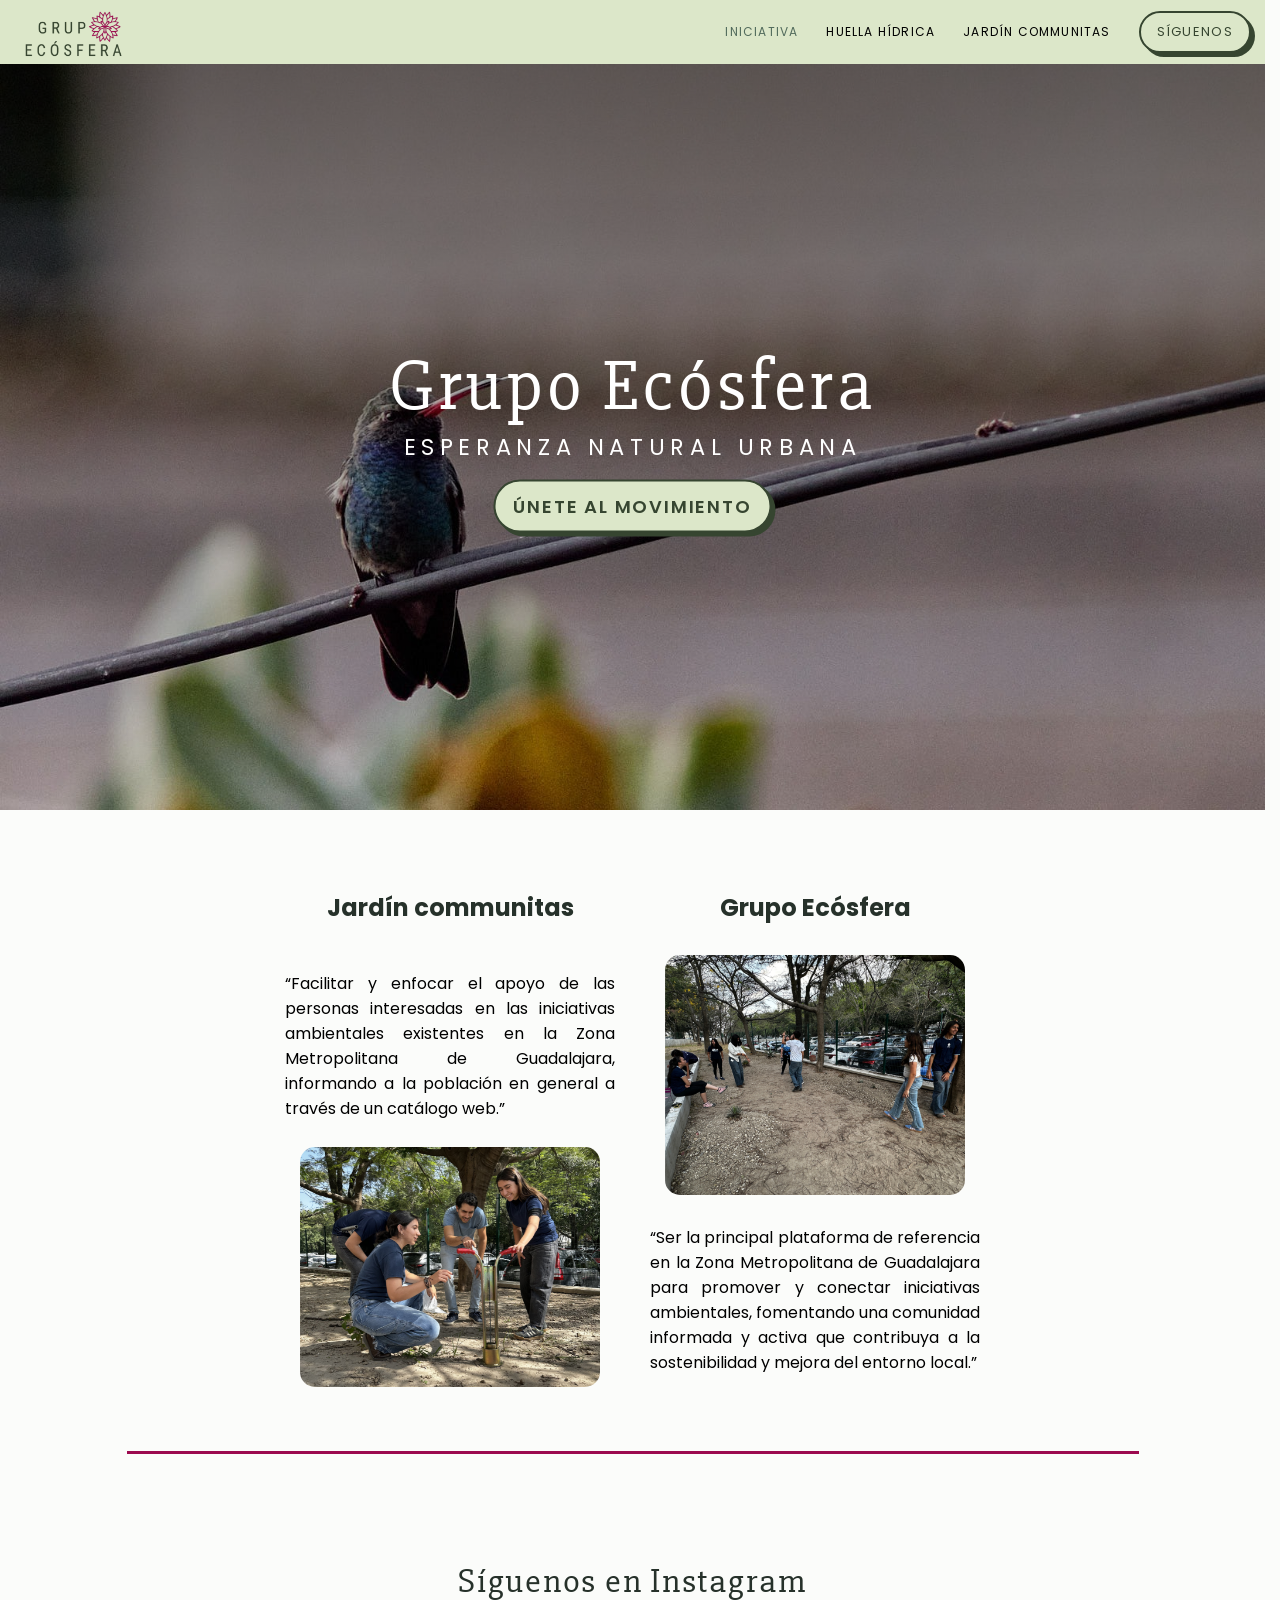
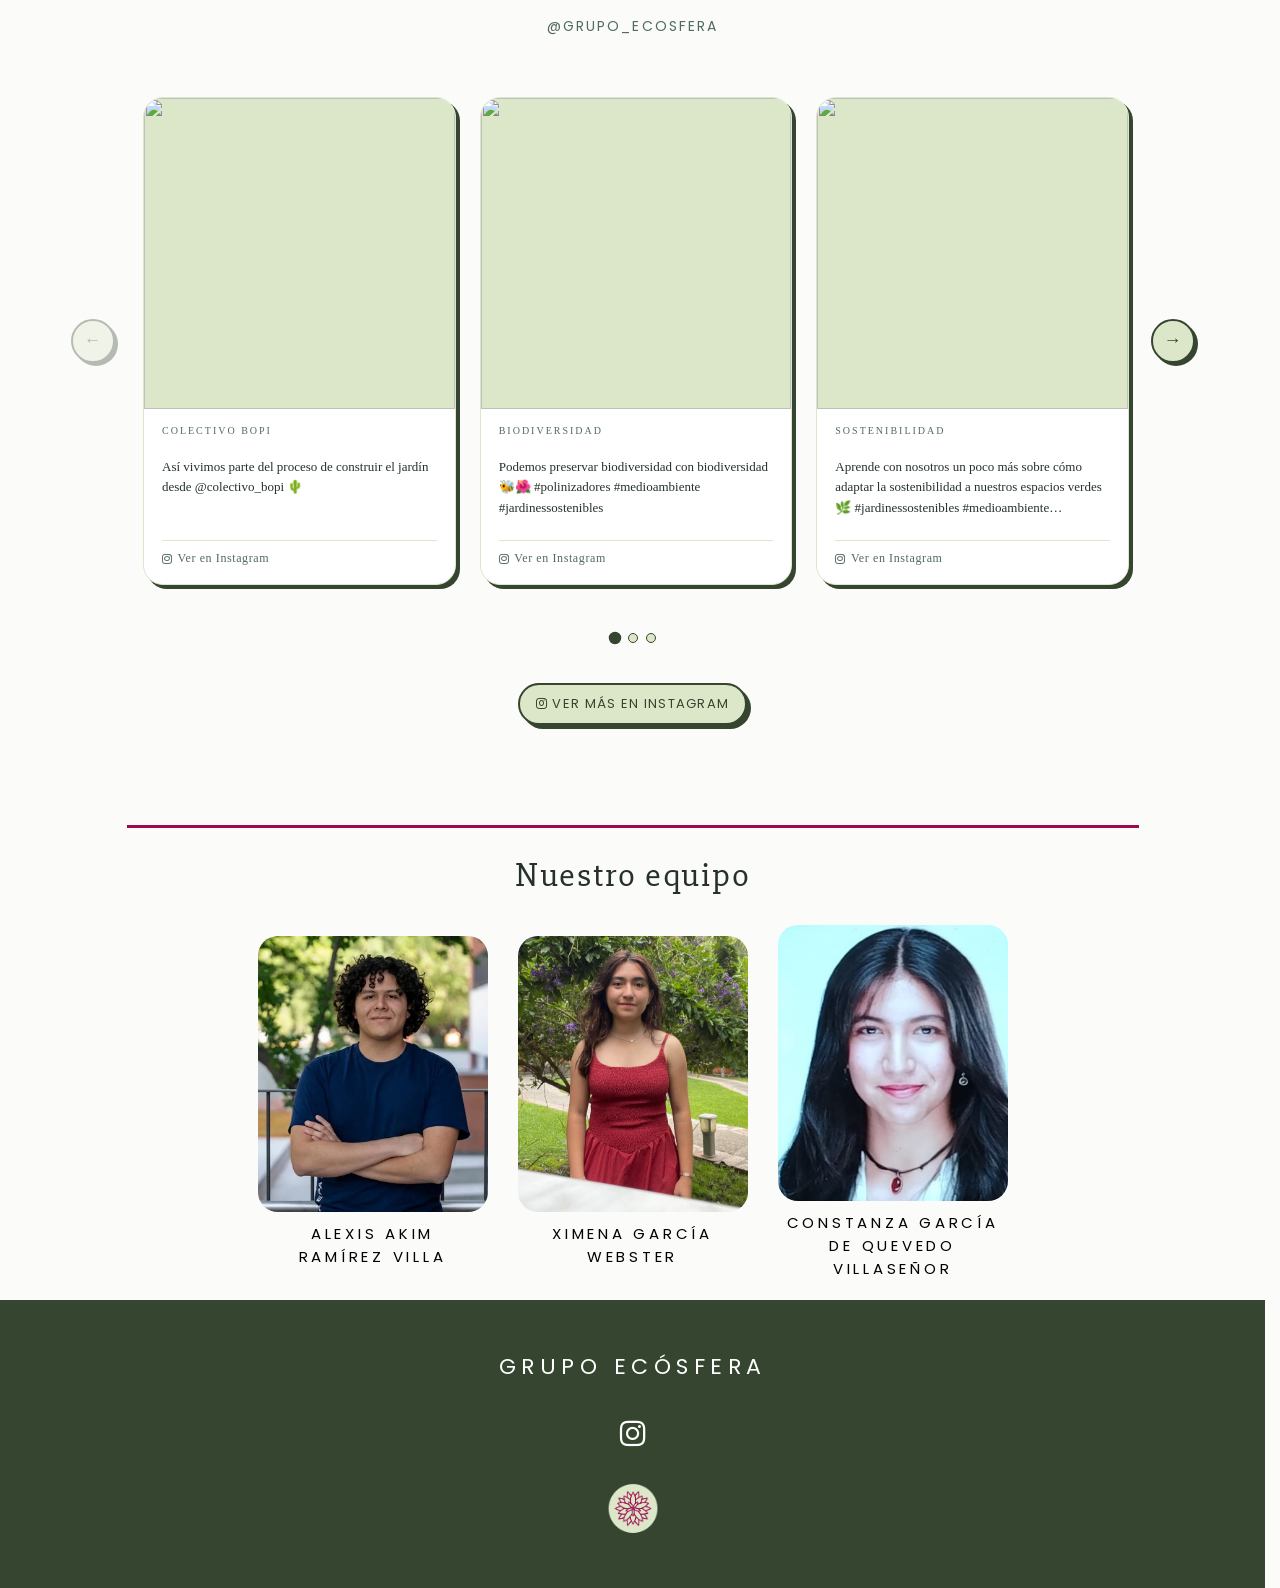
==== commit d0451577: "Testing some changes meant to improve the aesthetics of landscape phone." ====
--- a/index.html
+++ b/index.html
@@ -2,7 +2,7 @@
 <html lang = "es">
 <head>
     <meta charset="UTF-8">
-    <meta name="viewport" content="width=device-width, initial-scale=1.0">
+    <meta name="viewport" content="width=device-width, initial-scale=1.0, viewport-fit=cover">
     <meta http-equiv="X-UA-Compatible" content="IE=edge">
     <link rel="stylesheet" type="text/css" href="/styles/styles.css">
     <link rel="stylesheet" href="https://cdnjs.cloudflare.com/ajax/libs/font-awesome/4.7.0/css/font-awesome.min.css">
@@ -67,7 +67,7 @@
 
                 <a class="post-card" href="https://www.instagram.com/p/DTi9PsNEfyg/" target="_blank" rel="noopener noreferrer">
                 <div class="post-img-wrap">
-                    <img src="[data-uri]" alt="Construcción del jardín en Colectivo Bopi">
+                    <img src="[data-uri]">
                     <div class="post-overlay"><i class="fa fa-instagram"></i></div>
                 </div>
                 <div class="post-body">
@@ -81,7 +81,7 @@
 
                 <a class="post-card" href="https://www.instagram.com/p/DTvJA4pkUTZ/" target="_blank" rel="noopener noreferrer">
                 <div class="post-img-wrap">
-                    <img src="[data-uri]" alt="Jardines de polinizadores">
+                    <img src="[data-uri]">
                     <div class="post-overlay"><i class="fa fa-instagram"></i></div>
                 </div>
                 <div class="post-body">
@@ -95,7 +95,7 @@
 
                 <a class="post-card" href="https://www.instagram.com/p/DWB558cEY60/" target="_blank" rel="noopener noreferrer">
                 <div class="post-img-wrap">
-                    <img src="[data-uri]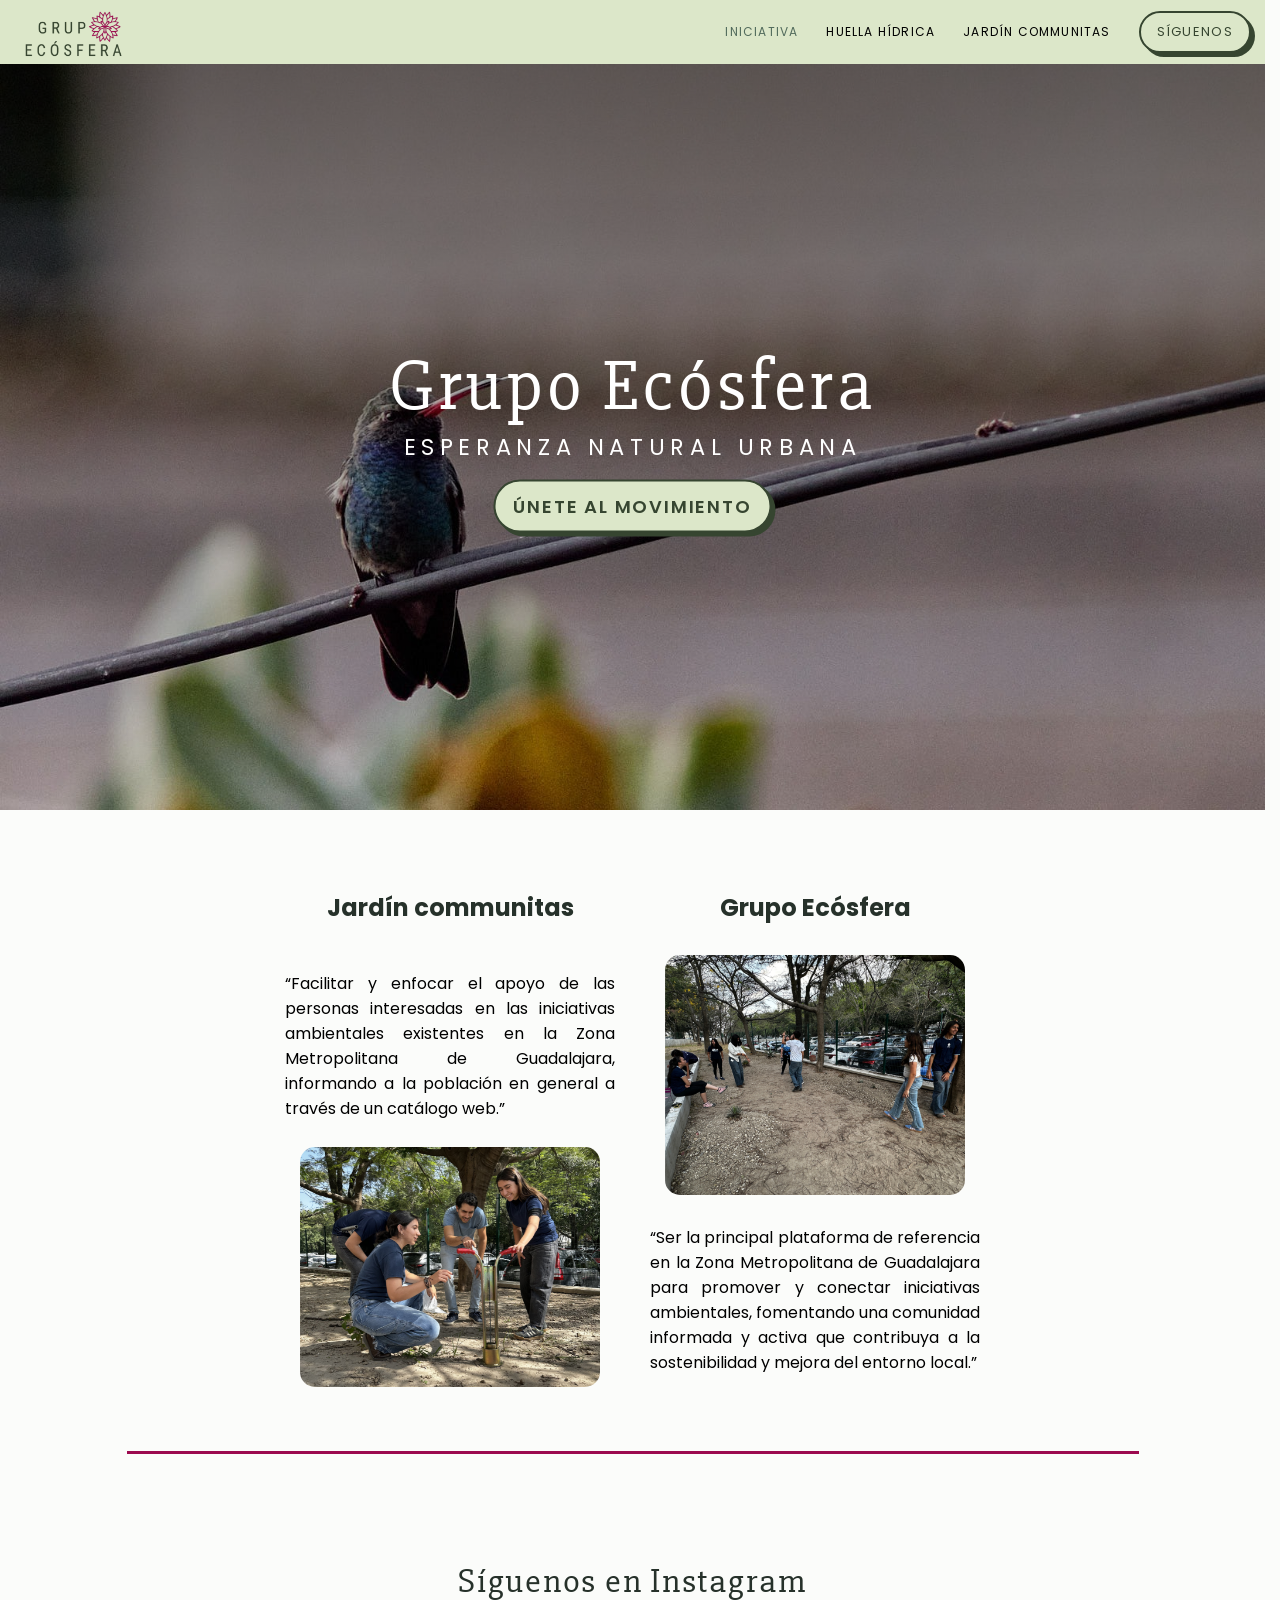
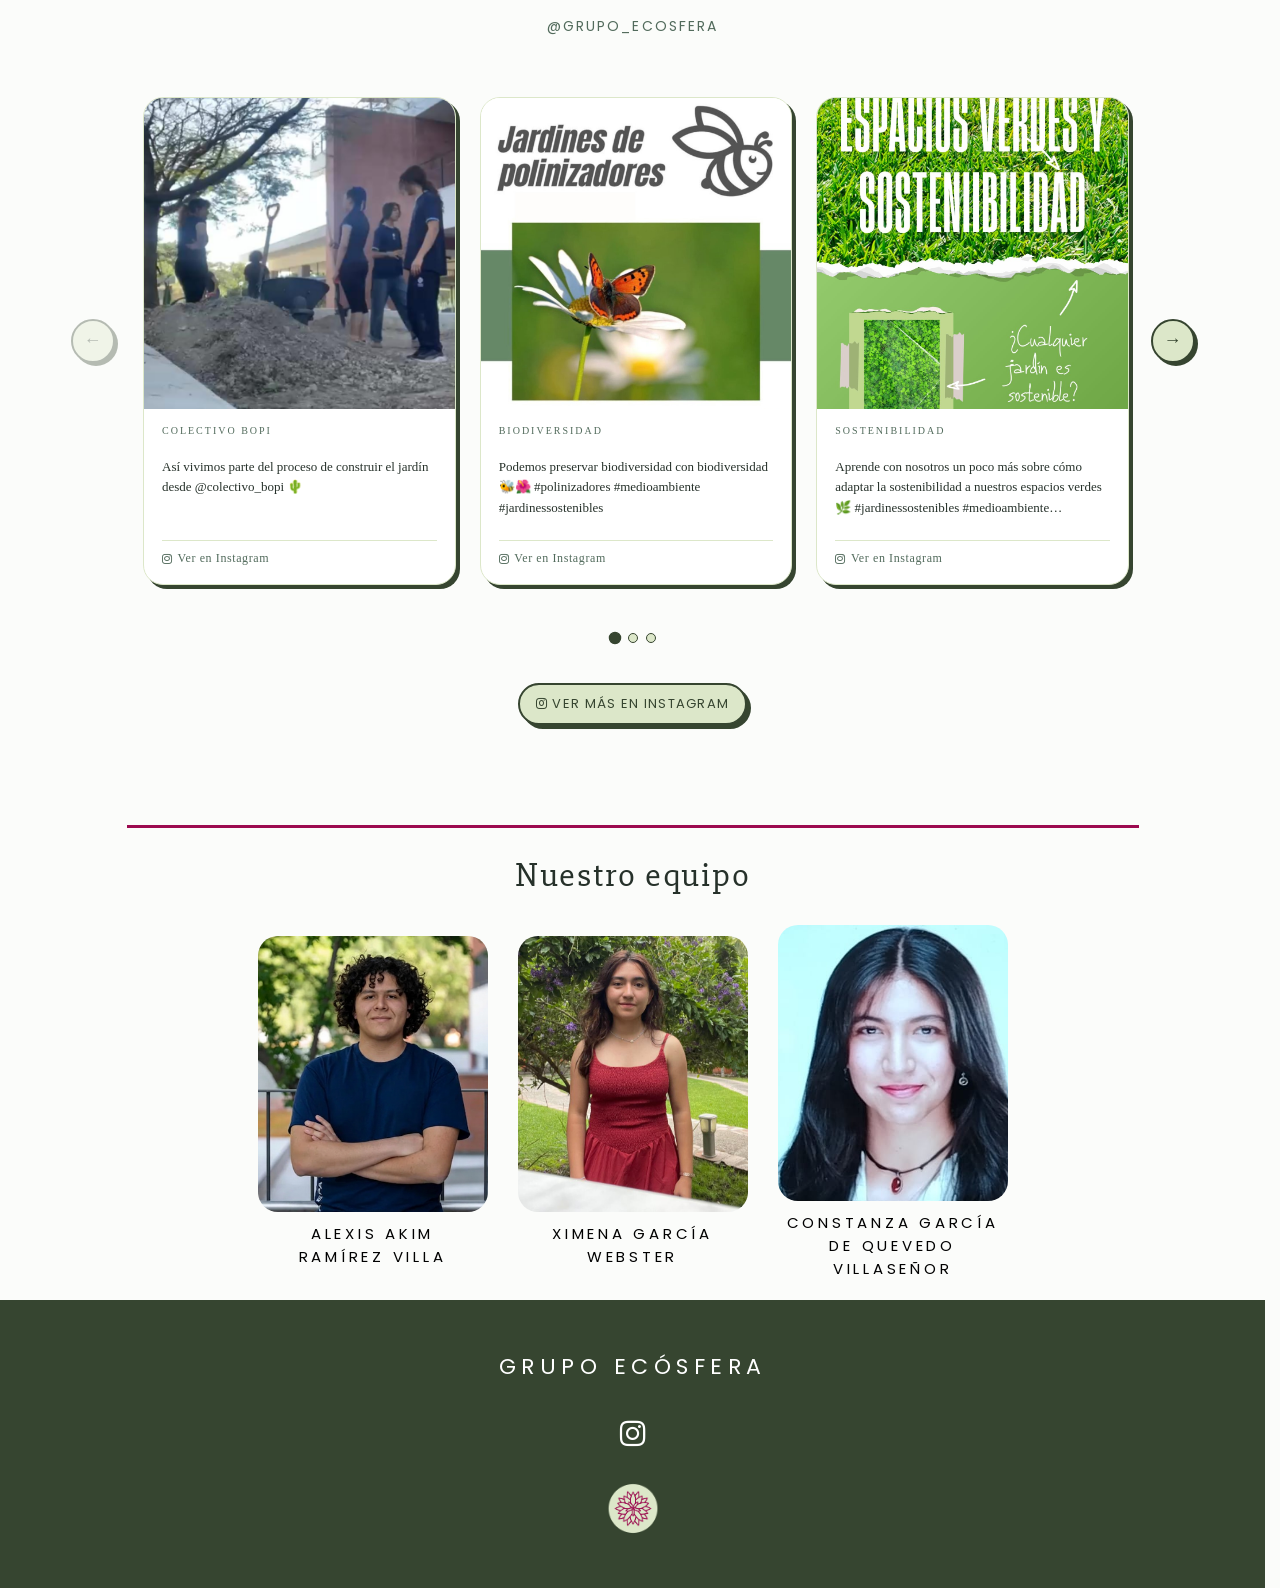
==== commit c758492e: "Fixed a mistake where i eliminated the encoded base64 images of the instagram carousel." ====
--- a/index.html
+++ b/index.html
@@ -67,7 +67,7 @@
 
                 <a class="post-card" href="https://www.instagram.com/p/DTi9PsNEfyg/" target="_blank" rel="noopener noreferrer">
                 <div class="post-img-wrap">
-                    <img src="[data-uri]">
+                    <img src="[data-uri]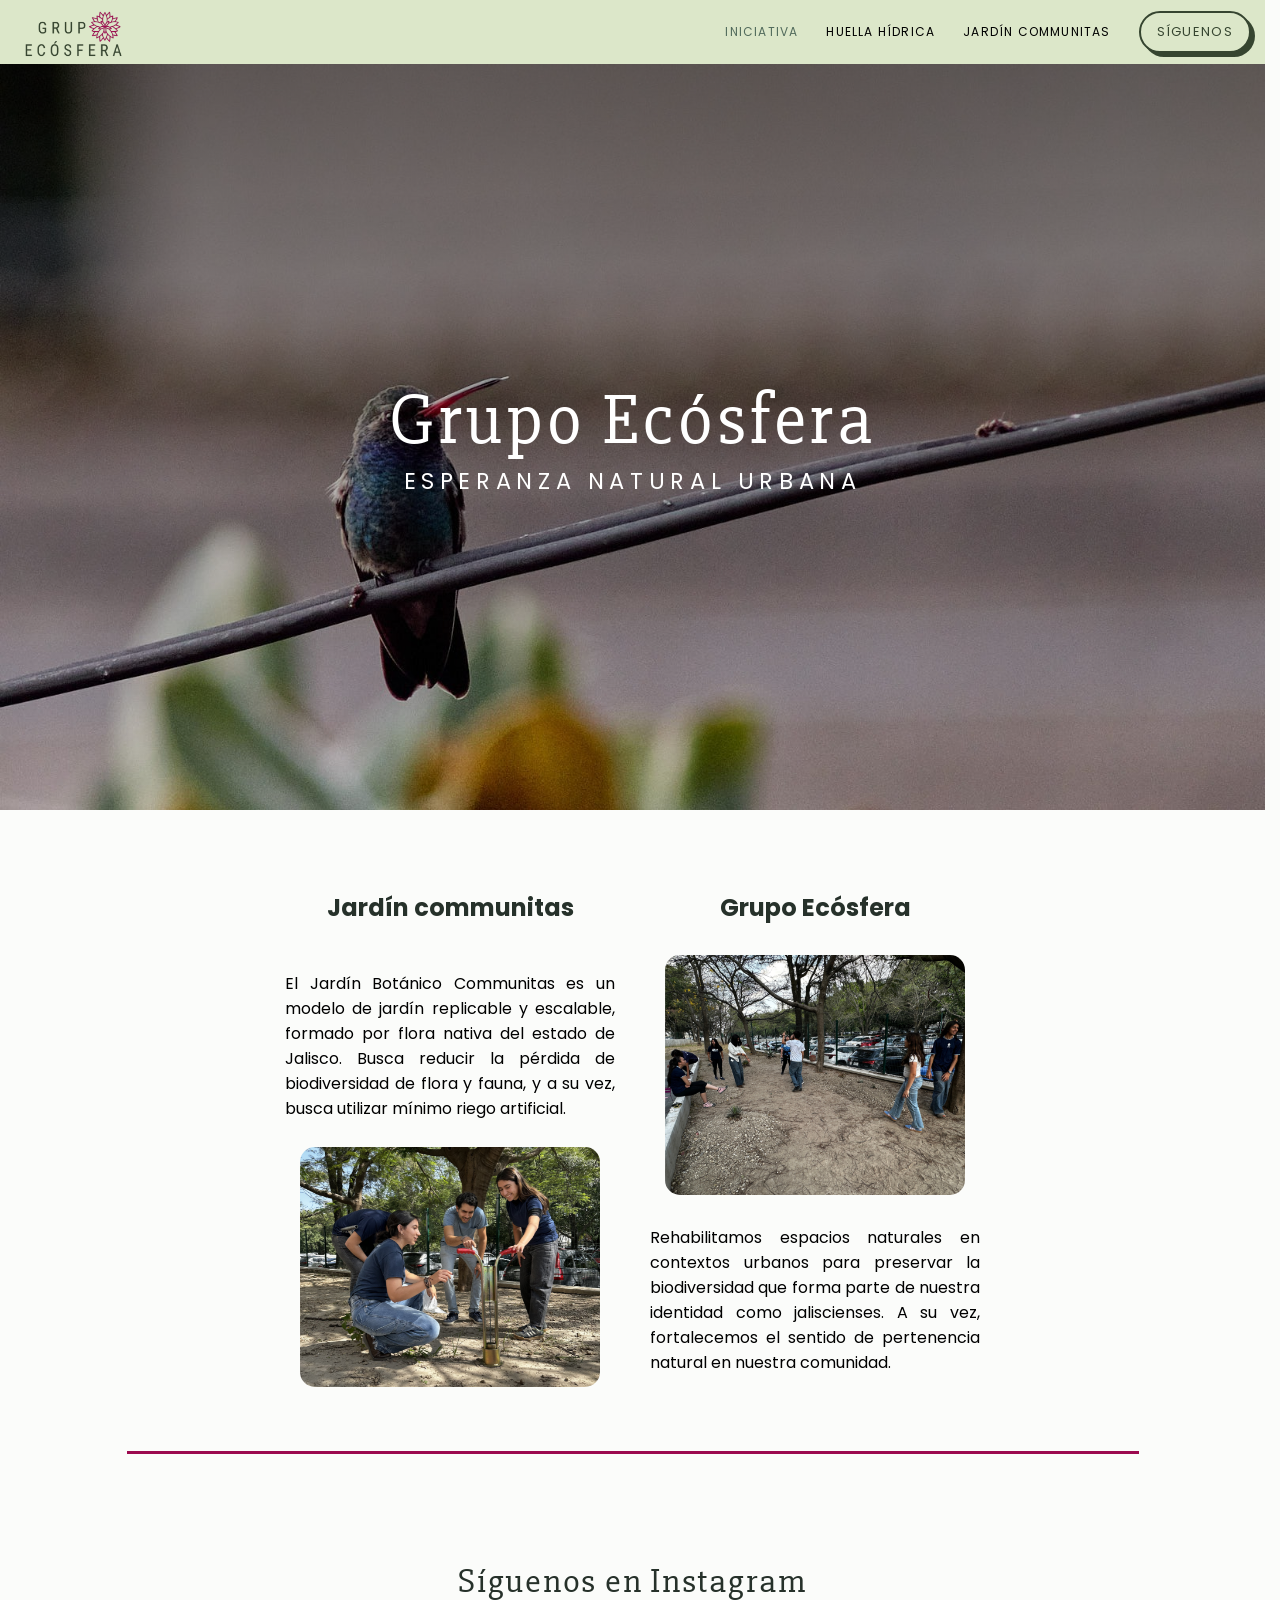
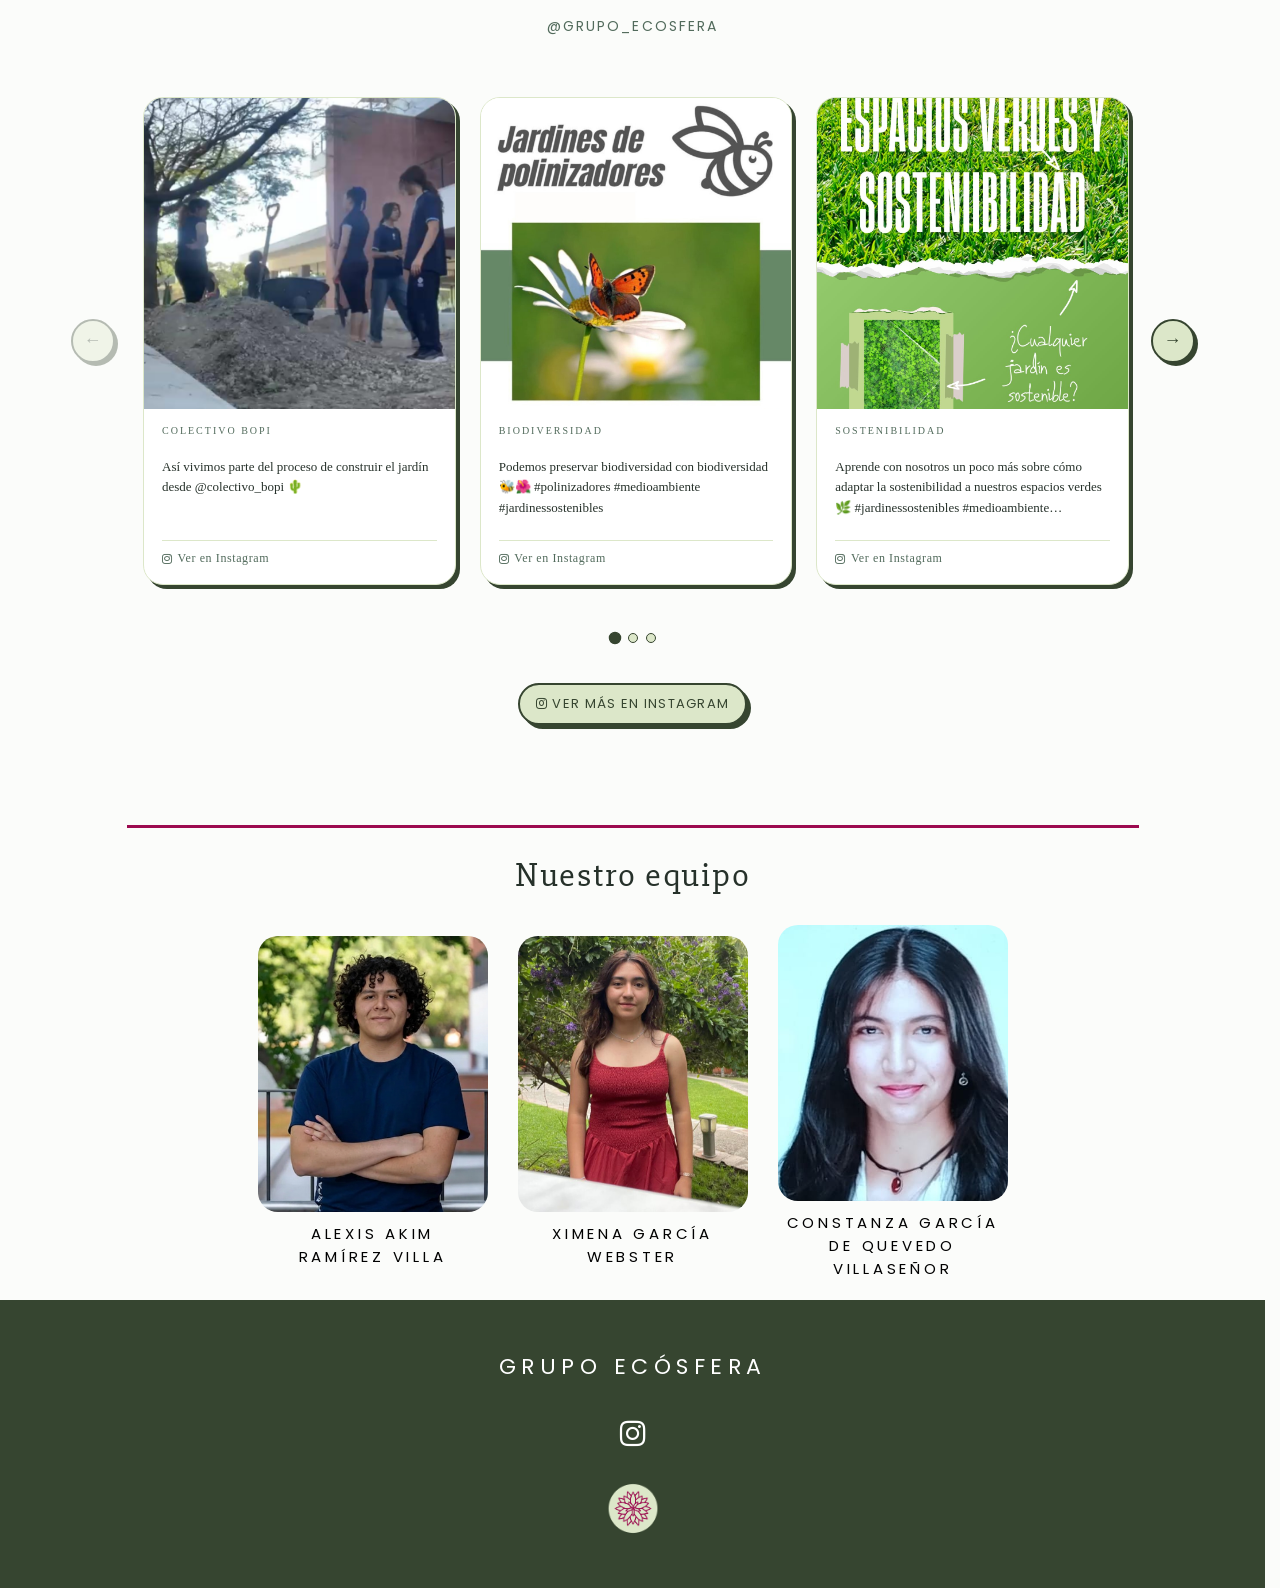
